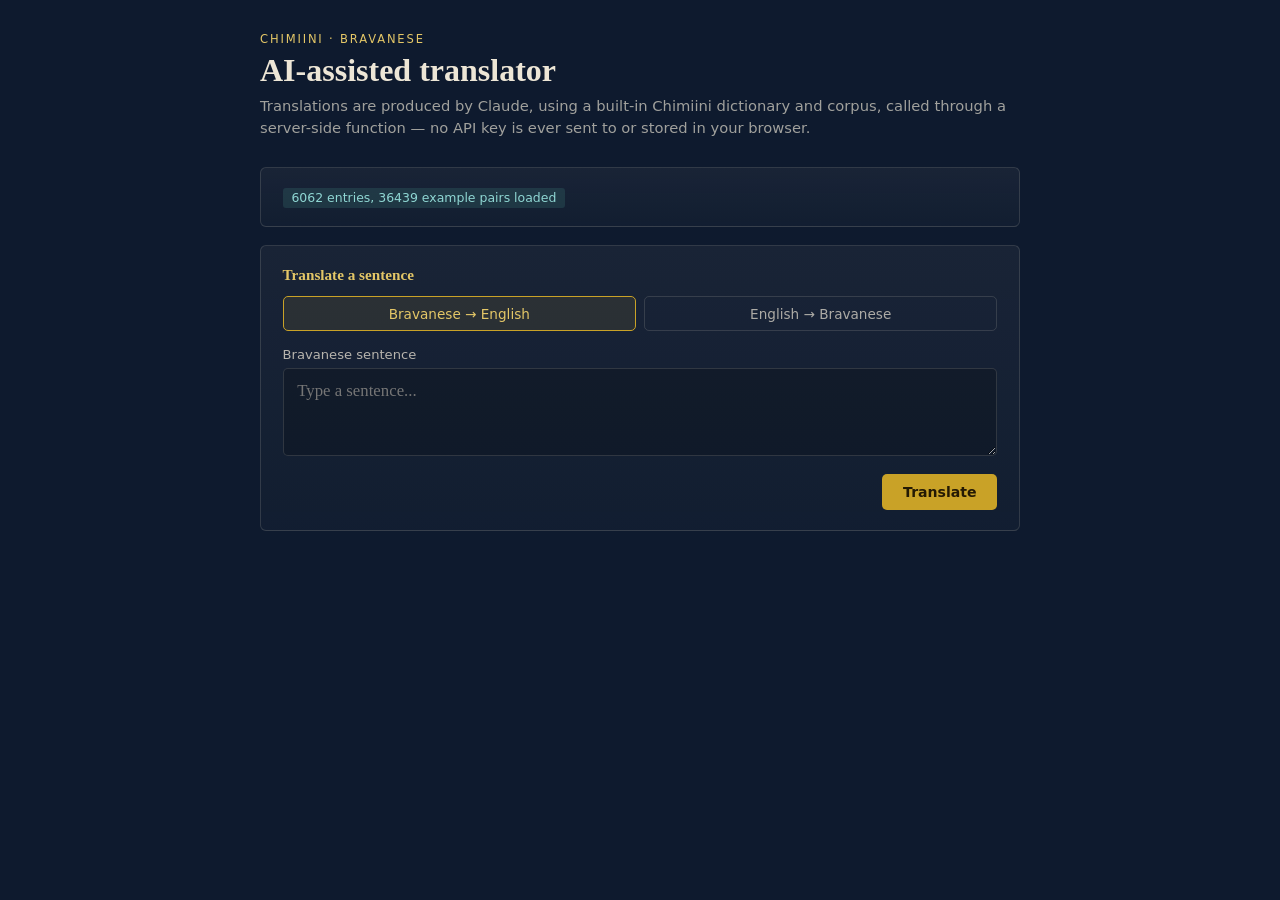
==== index.html @ 78cdfdb6 "add lexicon files" ====
<!DOCTYPE html>
<html lang="en">
<head>
<meta charset="UTF-8">
<meta name="viewport" content="width=device-width, initial-scale=1.0">
<title>Bravanese &harr; English Translator</title>
<style>
  :root { --ink:#EDE6D6; --navy:#16233B; --navy2:#0E1A2E; --gold:#C9A227; --gold-soft:#E4C767; --line:rgba(237,230,214,0.14); }
  * { box-sizing: border-box; }
  body { font-family: 'Iowan Old Style','Palatino Linotype',Georgia,serif; color:var(--ink); background:var(--navy2); margin:0; padding:2rem 1.25rem 3rem; min-height:100vh; }
  h1, h2, h3 { font-family: Georgia, 'Iowan Old Style', serif; font-weight: 600; }
  .wrap { max-width: 760px; margin: 0 auto; }
  .eyebrow { font-family: system-ui, sans-serif; font-size: 0.72rem; letter-spacing: 0.16em; text-transform: uppercase; color: var(--gold-soft); margin-bottom: 0.4rem; }
  h1 { font-size: 2rem; margin: 0 0 0.35rem; }
  .sub { font-family: system-ui, sans-serif; font-size: 0.92rem; color: rgba(237,230,214,0.66); margin: 0 0 1.75rem; line-height: 1.5; }
  .card { background: linear-gradient(180deg, rgba(237,230,214,0.05), rgba(237,230,214,0.02)); border: 1px solid var(--line); border-radius: 6px; padding: 1.25rem 1.35rem; margin-bottom: 1.1rem; }
  .card h3 { font-size: 0.95rem; margin: 0 0 0.75rem; color: var(--gold-soft); }
  label { display:block; font-family: system-ui, sans-serif; font-size: 0.82rem; color: rgba(237,230,214,0.75); margin-bottom: 0.35rem; }
  input[type=file] { font-family: system-ui, sans-serif; font-size: 0.82rem; color: var(--ink); width: 100%; }
  .filerow { display:flex; align-items:center; justify-content:space-between; gap: 0.75rem; margin-bottom: 0.85rem; }
  .filerow:last-child { margin-bottom: 0; }
  .status { font-family: system-ui, sans-serif; font-size: 0.78rem; padding: 0.15rem 0.55rem; border-radius: 3px; white-space: nowrap; }
  .status.pending { background: rgba(237,230,214,0.08); color: rgba(237,230,214,0.5); }
  .status.ok { background: rgba(62,124,122,0.25); color: #8fd6d3; }
  .dirtabs { display:flex; gap: 0.5rem; margin-bottom: 1rem; }
  .dirtab { flex:1; font-family: system-ui, sans-serif; font-size: 0.85rem; text-align:center; padding: 0.55rem 0.5rem; border: 1px solid var(--line); border-radius: 5px; cursor:pointer; background: transparent; color: rgba(237,230,214,0.7); }
  .dirtab.active { border-color: var(--gold); color: var(--gold-soft); background: rgba(201,162,39,0.1); }
  textarea { width:100%; min-height: 88px; background: rgba(0,0,0,0.18); border: 1px solid var(--line); border-radius: 5px; color: var(--ink); font-family: Georgia, serif; font-size: 1.05rem; padding: 0.75rem 0.85rem; resize: vertical; }
  textarea:focus, button:focus-visible, .dirtab:focus-visible { outline: 2px solid var(--gold); outline-offset: 1px; }
  .btnrow { display:flex; justify-content:flex-end; margin-top: 0.85rem; }
  button.primary { font-family: system-ui, sans-serif; font-size: 0.88rem; font-weight: 600; background: var(--gold); color: #241a04; border: none; border-radius: 5px; padding: 0.65rem 1.3rem; cursor: pointer; }
  button.primary:disabled { opacity: 0.45; cursor: default; }
  .result { font-size: 1.2rem; line-height: 1.55; padding: 1.1rem 1.3rem; background: rgba(201,162,39,0.07); border-left: 3px solid var(--gold); border-radius: 3px; margin-top: 0.25rem; }
  details { font-family: system-ui, sans-serif; font-size: 0.8rem; margin-top: 0.9rem; color: rgba(237,230,214,0.65); }
  summary { cursor: pointer; color: var(--gold-soft); }
  .ctxblock { margin-top: 0.6rem; padding: 0.7rem 0.85rem; background: rgba(0,0,0,0.2); border-radius: 4px; white-space: pre-wrap; line-height: 1.5; }
  .loading { font-family: system-ui, sans-serif; font-size: 0.85rem; color: var(--gold-soft); display:none; }
  .err { font-family: system-ui, sans-serif; font-size: 0.85rem; color: #e19b8f; background: rgba(200,80,60,0.12); border-radius: 4px; padding: 0.6rem 0.8rem; margin-top: 0.6rem; }
</style>
</head>
<body>
<div class="wrap">
  <div class="eyebrow">Chimiini &middot; Bravanese</div>
  <h1>AI-assisted translator</h1>
  <p class="sub">Translations are produced by Claude, using a built-in Chimiini dictionary and corpus, called through a server-side function &mdash; no API key is ever sent to or stored in your browser.</p>

  <div class="card">
    <span class="status pending" id="dataStatus">Loading dictionary&hellip;</span>
  </div>

  <div class="card">
    <h3>Translate a sentence</h3>
    <div class="dirtabs">
      <button type="button" class="dirtab active" id="dirB2E">Bravanese &rarr; English</button>
      <button type="button" class="dirtab" id="dirE2B">English &rarr; Bravanese</button>
    </div>
    <label for="sentence" id="sentenceLabel">Bravanese sentence</label>
    <textarea id="sentence" placeholder="Type a sentence..."></textarea>
    <div class="btnrow">
      <button type="button" class="primary" id="goBtn" disabled>Translate</button>
    </div>
    <div id="loading" class="loading">Asking Claude, using the retrieved dictionary context&hellip;</div>
    <div id="errBox"></div>
    <div id="resultBox"></div>
  </div>
</div>


<script>
(function(){
  function stripDiacritics(s) {
    if (!s) return s;
    var repl = { 'ʰ':'', 'ʼ':"'", '’':"'", 'ʻ':"'", 'ˈ':'', 'ð':'dh', 'Ð':'Dh', 'ŋ':'ng' };
    for (var k in repl) s = s.split(k).join(repl[k]);
    return s.normalize('NFD').replace(/[\u0300-\u036f]/g, '');
  }
  function normalizeKey(s) {
    if (!s) return '';
    s = s.replace(/\(.*?\)/g, '');
    s = s.split('-').join('');
    s = stripDiacritics(s);
    s = s.replace(/\s+/g, '');
    return s.toLowerCase().trim();
  }
  function tokenize(s) { return (s.toLowerCase().match(/[a-z']+/g)) || []; }
  function cleanGloss(gloss) {
    if (!gloss) return '';
    gloss = gloss.trim().replace(/^\([^)]*\)\s*/, '');
    gloss = gloss.replace(/^\d+(\/\d+)?\.?\s+/, '');
    var parts = gloss.split(/[;,(]/);
    for (var i=0;i<parts.length;i++){ var t=parts[i].trim(); if(t) return t; }
    return gloss.trim();
  }
  var STOPWORDS = {a:1,an:1,the:1,to:1,of:1,in:1,on:1,at:1,is:1,are:1,was:1,were:1,be:1,been:1,and:1,or:1,but:1,it:1,its:1,s:1,lit:1,also:1};

  function Index(){
    this.braToEng = new Map();
    this.engToBraExact = new Map();
    this.engToBraPartial = new Map();
    this.phraseBraToEng = new Map();
    this.phraseEngToBra = new Map();
  }
  Index.prototype.addBra = function(key, gloss, note){
    if (!key || !gloss) return;
    if (!this.braToEng.has(key)) this.braToEng.set(key, {gloss:gloss, note:note});
  };
  Index.prototype.addEng = function(gloss, braOriginal, note){
    var words = tokenize(gloss);
    var isSingle = words.length === 1;
    for (var i=0;i<words.length;i++){
      var w = words[i];
      if (STOPWORDS[w] || w.length < 3) continue;
      var map = isSingle ? this.engToBraExact : this.engToBraPartial;
      if (!map.has(w)) map.set(w, []);
      var arr = map.get(w);
      if (!arr.some(function(e){ return e[0] === braOriginal; })) arr.push([braOriginal, note]);
    }
  };
  Index.prototype.addPhrase = function(braOriginal, braAscii, english){
    if (!braOriginal || !english) return;
    braAscii = braAscii || stripDiacritics(braOriginal);
    var engKey = english.toLowerCase().replace(/[^a-z0-9 ]/g,'').trim();
    var braKey = braAscii.toLowerCase().trim();
    if (braKey && !this.phraseBraToEng.has(braKey)) this.phraseBraToEng.set(braKey, english);
    if (engKey && !this.phraseEngToBra.has(engKey)) this.phraseEngToBra.set(engKey, braOriginal);
  };
  Index.prototype.build = function(lexicon, parallelRows){
    for (var i=0;i<lexicon.length;i++){
      var e = lexicon[i];
      var headwordOriginal = e.headword_original || '';
      var headwordKey = normalizeKey(headwordOriginal);
      var gloss = cleanGloss(e.gloss || '');
      if (headwordKey && gloss){ this.addBra(headwordKey, gloss, ''); this.addEng(gloss, headwordOriginal, ''); }
      if (e.plural_form) this.addBra(normalizeKey(e.plural_form), gloss, '(plural)');
      if (e.past_tense) this.addBra(normalizeKey(e.past_tense), gloss, '(past tense)');
      var rels = e.related_forms || [];
      for (var j=0;j<rels.length;j++){
        var rel = rels[j];
        var form = rel.form_raw || rel.form;
        if (!form) continue;
        var relGloss = cleanGloss(rel.gloss || '') || gloss;
        var deriv = rel.derivation || [];
        var note = deriv.length ? ('('+deriv.join('/')+')') : '';
        if (relGloss) this.addBra(normalizeKey(form), relGloss, note);
        if (rel.past_tense) this.addBra(normalizeKey(rel.past_tense), relGloss, '(past tense)');
      }
      var exs = e.examples || [];
      for (var k=0;k<exs.length;k++) this.addPhrase(exs[k].bravanese_original, exs[k].bravanese_ascii, exs[k].english);
    }
    for (var p=0;p<parallelRows.length;p++){
      this.addPhrase(parallelRows[p].bravanese_original, parallelRows[p].bravanese_ascii, parallelRows[p].english);
    }
  };
  Index.prototype.closestExamples = function(tokens, direction, n){
    var map = direction === 'b2e' ? this.phraseBraToEng : this.phraseEngToBra;
    var scored = [];
    var tokenSet = new Set(tokens);
    map.forEach(function(val, key){
      var keyTokens = tokenize(key);
      var overlap = 0;
      for (var i=0;i<keyTokens.length;i++) if (tokenSet.has(keyTokens[i])) overlap++;
      if (overlap > 0) scored.push([overlap / Math.max(keyTokens.length, tokens.length), key, val]);
    });
    scored.sort(function(a,b){ return b[0]-a[0]; });
    return scored.slice(0, n);
  };
  Index.prototype.buildContext = function(sentence, direction){
    var tokens = direction === 'b2e' ? tokenize(stripDiacritics(sentence)) : tokenize(sentence);
    var lexLines = [];
    var unknown = [];
    var self = this;
    if (direction === 'b2e'){
      tokens.forEach(function(t){
        var hit = self.braToEng.get(normalizeKey(t));
        if (hit) lexLines.push(t + ' = "' + hit.gloss + '" ' + hit.note);
        else unknown.push(t);
      });
    } else {
      tokens.forEach(function(t){
        if (STOPWORDS[t]) return;
        var hits = self.engToBraExact.get(t) || self.engToBraPartial.get(t);
        if (hits && hits.length){
          var shown = hits.slice(0,3).map(function(h){ return h[0] + (h[1] ? ' '+h[1] : ''); });
          lexLines.push(t + ' = ' + shown.join(' / '));
        } else unknown.push(t);
      });
    }
    var examples = this.closestExamples(tokens, direction, 5);
    return { lexLines: lexLines, unknown: unknown, examples: examples };
  };

  var GRAMMAR_NOTES = [
    "Chimiini (Bravanese) noun classes, from the dictionary's own conventions:",
    "Class 1/2: people, animals, animate beings (e.g. muke 'woman' / wake 'women'). The class 1 prefix is full mu- only on monosyllabic stems or stems with an initial consonant cluster (muke, mubli); otherwise it reduces to m- (e.g. m-tooro 'thief').",
    "Class 3/4: inanimate, m-/mu- singular, mi- plural (e.g. muti 'tree' / miti 'trees').",
    "Class 5/6: i- singular (often augmentative), ma- plural (e.g. ijiwe 'stone' / majiwe 'stones').",
    "Class 7/8: chi- singular (often diminutive), z(i)- plural (e.g. chiti 'chair' / ziti 'chairs').",
    "Class 9/10: singular and plural forms are identical (e.g. mbuzi 'goat(s)').",
    "Class 11: l- singular, m-/n- plural (e.g. lkuta 'wall' / nkuta 'walls').",
    "Class 14: u- prefix, abstract states/conditions/qualities, usually no plural (e.g. uvivo 'ripeness').",
    "Class 15: verbal nouns / infinitives, marked with ku- (or kh-/chi- variants) plus a final -a (e.g. kuviva 'to be ripe').",
    "Definiteness ('the X') is marked by a suffix that REPLACES the noun's final vowel, based on what that final vowel is: -a -> -aani, -e -> -eeni, -i -> -iini, -o -> -ooni, -u -> -uuni. Examples: skoola 'school' -> skolaani 'the school', kazi 'work' -> kaziini 'the work', suuqu 'market' -> suuquuni 'the market'.",
    "Possessives ('my/your/his-her/our/their X') agree with the possessed noun's class. For 1st singular, 2nd person, and 3rd singular, the possessive is a SUFFIX attached directly to the noun; for 1st plural and 3rd plural, the possessive is a SEPARATE following word. 1st singular ('my'), suffix -a: class 7 -> cha, class 15 -> ka, class 11 -> la, classes 1/2/3/14 -> wa, classes 4/5/6/9 -> ya, classes 8/10 -> za. 2nd person ('your'), suffix -o: class 7 -> cho, class 15 -> ko, class 11 -> lo, classes 1/2/3/14 -> wo, classes 4/5/6/9 -> yo, classes 8/10 -> zo. 3rd singular ('his/her'), suffix -e: class 7 -> che, classes 15/17 -> ke, class 11 -> le, classes 1/2/3/14 -> we, classes 4/5/6/9 -> ye, classes 8/10 -> ze. 1st plural ('our'), separate word ending in -iitu: classes 1/2/14 -> wiitu, class 9 -> yiitu, classes 8/10 -> ziitu, class 17 (locative, 'place') -> kiitu (following its own k- pattern like ka/ko/ke/kaawo elsewhere, NOT grouped with class 15), all other classes (3, 4, 5, 6, 7, 11, 15) -> ndiitu (not the same class-consonant pattern as the other persons -- most classes take the fixed form ndiitu here). kiitu 'our place' and kaawo 'their place' (class 17, locative) can refer to any place -- a house or anywhere else -- not just a home specifically. 3rd plural ('their'), separate word ending in -aawo: class 7 -> chaawo, classes 15/17 -> kaawo, class 11 -> laawo, classes 1/2/3/14 -> waawo, classes 4/5/6/9 -> yaawo, classes 8/10 -> zaawo.",
    "Verb extensions (stack onto the CVC root, roughly extension-causative-reciprocal in order): causative is -ish/-esh (ku-waandra 'get fat' -> ku-waandrisha 'fatten'); stems ending in -uk/-ok mutate the k to sh instead (k-oondroka 'wake up' -> k-oondrosha 'wake s.o. up'). Applied (benefactive/instrumental/directional) is -il/-el, or -iliz/-elez combined with causative. Reciprocal is -an- (ku-'ahidana 'promise one another'), and stacks freely onto applied stems (kh-pikilana 'cook for one another'). A common transitive/causative/intransitive triplet is root+il/el (transitive), root+iz/ez (transitive-causative), root+ik/ek (intransitive); the same pattern recurs as ul/ol, uz/oz, uk/ok, with vowel harmony (high i/u vs mid e/o) picked by the root's final vowel. Some Somali-derived roots take a semantically-empty -at- extension directly on the root.",
    "Tense/mood is built from subject-prefix + auxiliary/marker + stem, not just a past-tense suffix: infinitive is ku-stem-a (becomes kh- before a voiceless-obstruent-initial stem, is dropped before a stem already starting kh-/q-, and lengthens/merges with a vowel-initial stem, e.g. k-aala 'to plant'). Affirmative habitual is invariant hu-stem-a with no subject agreement (hu-biga 'x hits'). The chi- subject prefix marks 3rd person narrative/continuous past in storytelling. Ordinary past tense commonly ends in an -ile/-iile suffix on the verb stem. Negative tenses use a distinct negative subject-prefix set that varies by tense (present, past, future, habitual, imperative, subjunctive each have their own negative paradigm). The copula is irregular: present ni (affirmative) / siwo (negative), invariant; future is SubjectPrefix-taa-ku-wa; past is SubjectPrefix-waaliko. Possession ('have') uses SubjectPrefix-na-cho/na-ye/etc. + the possessed noun, not a separate verb.",
    "Separate from that, there is a LOCATIVE copula ('to be at/in/on [a place]'), built from the root -ko, with a -pi suffix added for 'where' questions. Attested forms -- note several are homophonous across person/class, so context or an explicit subject is needed to disambiguate: 1st singular: niiko 'I am at' (negative siiko 'I am not at'). 2nd singular: uko 'you are at' (homophonous with 3rd singular). 3rd singular (person): uko 'he/she is at' (negative ntaako). 1st plural: chiiko 'we are at' (negative ntachiiko; where-question chikopi 'where are we'; homophonous with the class 7 form below). 2nd plural: niiko 'you (pl.) are at' (homophonous with 1st singular; where-question niikopi 'where are you (pl.)'). 3rd plural (people): waako 'they are at' (negative ntawaako; where-question waakopi 'where are they'). Noun-class locative forms ('it/they [class] is/are at'): class 3 -> wiiko/wuuko (where-question wuukopi); class 4/6 -> yaako (where-question yaakopi); class 5/9 -> yiiko (where-question yiikopi); class 7 -> chiiko (negative ntachiiko; homophonous with 1st plural above); class 8/10 -> ziiko (where-question ziikopi); class 11 -> liiko (where-question liikopi).",
    "These are general patterns, not exhaustive rules -- prefer the specific lexicon entries and example sentences provided below over these generalizations whenever they conflict."
  ].join(' ');

  var idx = new Index();
  var currentDir = 'b2e';

  function setDataStatus(ok, text){
    var el = document.getElementById('dataStatus');
    el.className = 'status ' + (ok ? 'ok' : 'pending');
    el.textContent = text;
  }

  Promise.all([
    fetch('lexicon.json').then(function(r){
      if (!r.ok) throw new Error('lexicon.json: HTTP ' + r.status);
      return r.json();
    }),
    fetch('parallel_sentences.jsonl').then(function(r){
      if (!r.ok) throw new Error('parallel_sentences.jsonl: HTTP ' + r.status);
      return r.text();
    }).then(function(text){
      return text.split('\n').filter(function(l){ return l.trim(); }).map(function(l){ return JSON.parse(l); });
    })
  ]).then(function(results){
    var lexicon = results[0];
    var rows = results[1];
    idx.build(lexicon, rows);
    setDataStatus(true, lexicon.length + ' entries, ' + rows.length + ' example pairs loaded');
    document.getElementById('goBtn').disabled = false;
  }).catch(function(err){
    setDataStatus(false, 'Failed to load dictionary data: ' + err.message);
  });

  document.getElementById('dirB2E').addEventListener('click', function(){
    currentDir = 'b2e';
    document.getElementById('dirB2E').classList.add('active');
    document.getElementById('dirE2B').classList.remove('active');
    document.getElementById('sentenceLabel').textContent = 'Bravanese sentence';
    document.getElementById('sentence').placeholder = 'Type a Bravanese sentence...';
  });
  document.getElementById('dirE2B').addEventListener('click', function(){
    currentDir = 'e2b';
    document.getElementById('dirE2B').classList.add('active');
    document.getElementById('dirB2E').classList.remove('active');
    document.getElementById('sentenceLabel').textContent = 'English sentence';
    document.getElementById('sentence').placeholder = 'Type an English sentence...';
  });

  document.getElementById('goBtn').addEventListener('click', function(){
    var sentence = document.getElementById('sentence').value.trim();
    var errBox = document.getElementById('errBox');
    var resultBox = document.getElementById('resultBox');
    errBox.innerHTML = '';
    resultBox.innerHTML = '';
    if (!sentence) return;

    var ctx = idx.buildContext(sentence, currentDir);
    var dirLabel = currentDir === 'b2e' ? 'Chimiini/Bravanese into natural English' : 'English into Chimiini/Bravanese';

    var promptParts = [];
    promptParts.push('You are a linguistic assistant helping translate ' + dirLabel + '.');
    promptParts.push('Use the dictionary matches and example sentences below as ground truth for vocabulary and grammar -- they come directly from a real Chimiini/Bravanese dictionary and corpus, retrieved specifically for this sentence.');
    promptParts.push('If a word in the input has no matching lexicon entry below, say so explicitly in your answer rather than inventing a translation for it.');
    promptParts.push('');
    promptParts.push('GRAMMAR BACKGROUND: ' + GRAMMAR_NOTES);
    promptParts.push('');
    promptParts.push('DICTIONARY MATCHES for words in this sentence:');
    promptParts.push(ctx.lexLines.length ? ctx.lexLines.join('\n') : '(none found)');
    if (ctx.unknown.length) promptParts.push('\nWords with NO dictionary match: ' + ctx.unknown.join(', '));
    promptParts.push('\nRELEVANT EXAMPLE SENTENCES from the corpus (for grammar/word-order reference):');
    promptParts.push(ctx.examples.length ? ctx.examples.map(function(e){ return (e[1] + '  =  ' + e[2]); }).join('\n') : '(none found)');
    promptParts.push('');
    promptParts.push('SENTENCE TO TRANSLATE: "' + sentence + '"');
    promptParts.push('');
    promptParts.push('Give: 1) your best translation, 2) a one-sentence note on any word you could not ground in the dictionary matches above, if any. Keep it concise.');

    var loading = document.getElementById('loading');
    loading.style.display = 'block';
    document.getElementById('goBtn').disabled = true;

    fetch('/.netlify/functions/translate', {
      method: 'POST',
      headers: { 'Content-Type': 'application/json' },
      body: JSON.stringify({ prompt: promptParts.join('\n') })
    }).then(function(r){ return r.json().then(function(data){ return { ok: r.ok, status: r.status, data: data }; }); })
      .then(function(result){
      loading.style.display = 'none';
      document.getElementById('goBtn').disabled = false;
      if (!result.ok) {
        var msg = (result.data && result.data.error) ? result.data.error : ('Request failed (status ' + result.status + ')');
        errBox.innerHTML = '<div class="err">' + msg + '</div>';
        return;
      }
      var textBlocks = (result.data.content || []).filter(function(b){ return b.type === 'text'; }).map(function(b){ return b.text; });
      if (!textBlocks.length){
        errBox.innerHTML = '<div class="err">No response text came back.</div>';
        return;
      }
      var answer = textBlocks.join('\n');
      var html = '<div class="result">' + answer.replace(/\n/g,'<br>') + '</div>';
      html += '<details><summary>See the dictionary context used for this translation</summary>';
      html += '<div class="ctxblock">' + promptParts.join('\n').replace(/</g,'&lt;') + '</div></details>';
      resultBox.innerHTML = html;
    }).catch(function(err){
      loading.style.display = 'none';
      document.getElementById('goBtn').disabled = false;
      errBox.innerHTML = '<div class="err">Request failed: ' + err.message + '</div>';
    });
  });
})();
</script>
</body>
</html>
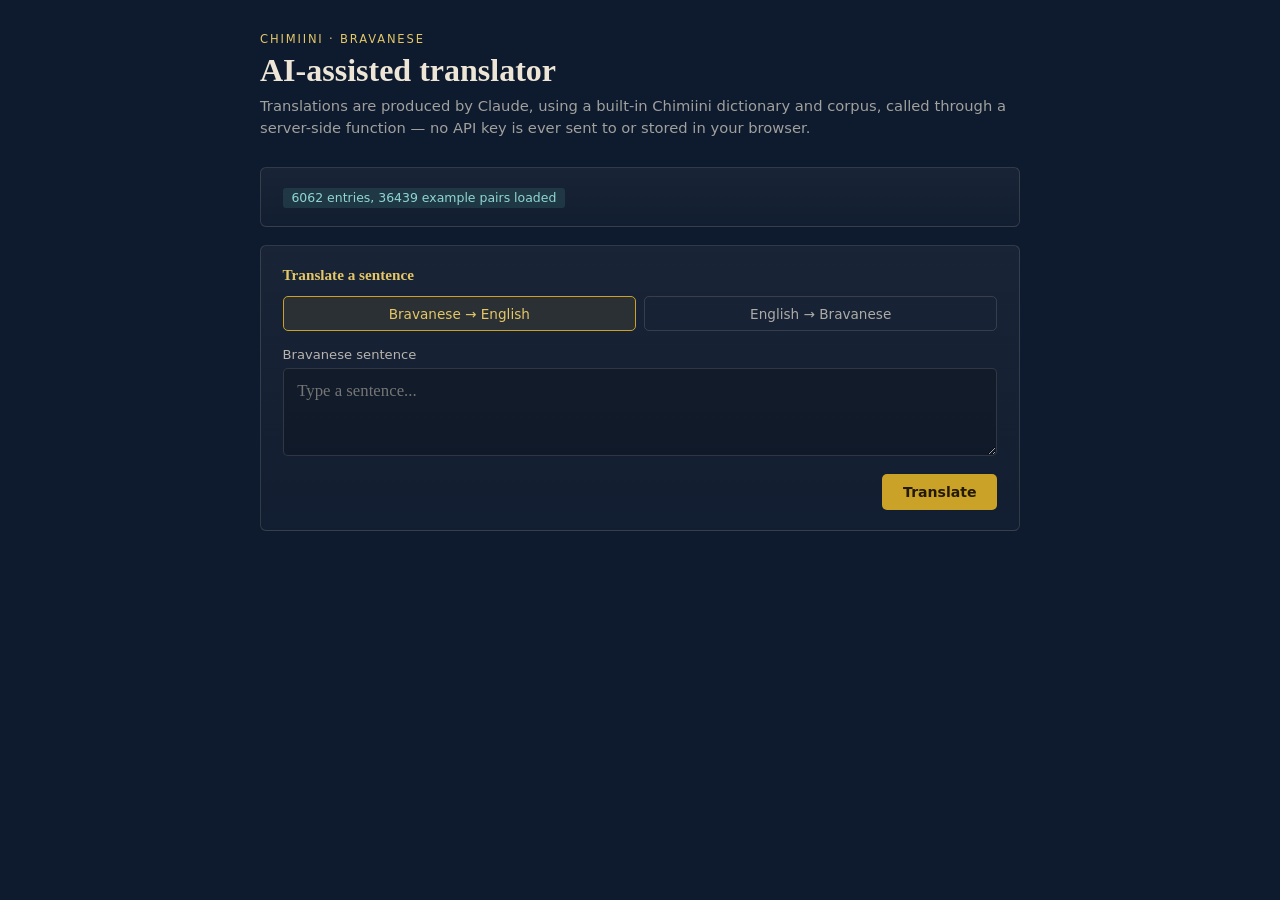
==== commit c67bec74: "replaced index" ====
--- a/index.html
+++ b/index.html
@@ -99,12 +99,20 @@
     this.engToBraPartial = new Map();
     this.phraseBraToEng = new Map();
     this.phraseEngToBra = new Map();
-  }
-  Index.prototype.addBra = function(key, gloss, note){
+    this.userPhraseKeys = new Set();
+  }
+  // Community submissions (source: "user_added") are reviewed by the site
+  // owner, so they take priority over the older dictionary data: they are
+  // indexed first (first match wins), tagged [community] in the prompt, and
+  // boosted when picking example sentences.
+  function isUser(x){ return !!x && x.source === 'user_added'; }
+  var USER_EXAMPLE_BOOST = 0.25;
+
+  Index.prototype.addBra = function(key, gloss, note, user){
     if (!key || !gloss) return;
-    if (!this.braToEng.has(key)) this.braToEng.set(key, {gloss:gloss, note:note});
-  };
-  Index.prototype.addEng = function(gloss, braOriginal, note){
+    if (!this.braToEng.has(key)) this.braToEng.set(key, {gloss:gloss, note:note, user:!!user});
+  };
+  Index.prototype.addEng = function(gloss, braOriginal, note, user){
     var words = tokenize(gloss);
     var isSingle = words.length === 1;
     for (var i=0;i<words.length;i++){
@@ -113,26 +121,36 @@
       var map = isSingle ? this.engToBraExact : this.engToBraPartial;
       if (!map.has(w)) map.set(w, []);
       var arr = map.get(w);
-      if (!arr.some(function(e){ return e[0] === braOriginal; })) arr.push([braOriginal, note]);
-    }
-  };
-  Index.prototype.addPhrase = function(braOriginal, braAscii, english){
+      if (!arr.some(function(e){ return e[0] === braOriginal; })) arr.push([braOriginal, note, !!user]);
+    }
+  };
+  Index.prototype.addPhrase = function(braOriginal, braAscii, english, user){
     if (!braOriginal || !english) return;
     braAscii = braAscii || stripDiacritics(braOriginal);
     var engKey = english.toLowerCase().replace(/[^a-z0-9 ]/g,'').trim();
     var braKey = braAscii.toLowerCase().trim();
-    if (braKey && !this.phraseBraToEng.has(braKey)) this.phraseBraToEng.set(braKey, english);
-    if (engKey && !this.phraseEngToBra.has(engKey)) this.phraseEngToBra.set(engKey, braOriginal);
+    if (braKey && !this.phraseBraToEng.has(braKey)) {
+      this.phraseBraToEng.set(braKey, english);
+      if (user) this.userPhraseKeys.add('b:' + braKey);
+    }
+    if (engKey && !this.phraseEngToBra.has(engKey)) {
+      this.phraseEngToBra.set(engKey, braOriginal);
+      if (user) this.userPhraseKeys.add('e:' + engKey);
+    }
   };
   Index.prototype.build = function(lexicon, parallelRows){
+    // Community entries first, so they win any key they share with the dictionary.
+    lexicon = lexicon.filter(isUser).concat(lexicon.filter(function(e){ return !isUser(e); }));
+    parallelRows = parallelRows.filter(isUser).concat(parallelRows.filter(function(r){ return !isUser(r); }));
     for (var i=0;i<lexicon.length;i++){
       var e = lexicon[i];
+      var u = isUser(e);
       var headwordOriginal = e.headword_original || '';
       var headwordKey = normalizeKey(headwordOriginal);
       var gloss = cleanGloss(e.gloss || '');
-      if (headwordKey && gloss){ this.addBra(headwordKey, gloss, ''); this.addEng(gloss, headwordOriginal, ''); }
-      if (e.plural_form) this.addBra(normalizeKey(e.plural_form), gloss, '(plural)');
-      if (e.past_tense) this.addBra(normalizeKey(e.past_tense), gloss, '(past tense)');
+      if (headwordKey && gloss){ this.addBra(headwordKey, gloss, '', u); this.addEng(gloss, headwordOriginal, '', u); }
+      if (e.plural_form) this.addBra(normalizeKey(e.plural_form), gloss, '(plural)', u);
+      if (e.past_tense) this.addBra(normalizeKey(e.past_tense), gloss, '(past tense)', u);
       var rels = e.related_forms || [];
       for (var j=0;j<rels.length;j++){
         var rel = rels[j];
@@ -141,25 +159,32 @@
         var relGloss = cleanGloss(rel.gloss || '') || gloss;
         var deriv = rel.derivation || [];
         var note = deriv.length ? ('('+deriv.join('/')+')') : '';
-        if (relGloss) this.addBra(normalizeKey(form), relGloss, note);
-        if (rel.past_tense) this.addBra(normalizeKey(rel.past_tense), relGloss, '(past tense)');
+        if (relGloss) this.addBra(normalizeKey(form), relGloss, note, u);
+        if (rel.past_tense) this.addBra(normalizeKey(rel.past_tense), relGloss, '(past tense)', u);
       }
       var exs = e.examples || [];
-      for (var k=0;k<exs.length;k++) this.addPhrase(exs[k].bravanese_original, exs[k].bravanese_ascii, exs[k].english);
+      for (var k=0;k<exs.length;k++) this.addPhrase(exs[k].bravanese_original, exs[k].bravanese_ascii, exs[k].english, u);
     }
     for (var p=0;p<parallelRows.length;p++){
-      this.addPhrase(parallelRows[p].bravanese_original, parallelRows[p].bravanese_ascii, parallelRows[p].english);
+      var r = parallelRows[p];
+      this.addPhrase(r.bravanese_original, r.bravanese_ascii, r.english, isUser(r));
     }
   };
   Index.prototype.closestExamples = function(tokens, direction, n){
     var map = direction === 'b2e' ? this.phraseBraToEng : this.phraseEngToBra;
+    var prefix = direction === 'b2e' ? 'b:' : 'e:';
+    var userKeys = this.userPhraseKeys;
     var scored = [];
     var tokenSet = new Set(tokens);
     map.forEach(function(val, key){
       var keyTokens = tokenize(key);
       var overlap = 0;
       for (var i=0;i<keyTokens.length;i++) if (tokenSet.has(keyTokens[i])) overlap++;
-      if (overlap > 0) scored.push([overlap / Math.max(keyTokens.length, tokens.length), key, val]);
+      if (overlap > 0) {
+        var u = userKeys.has(prefix + key);
+        var score = overlap / Math.max(keyTokens.length, tokens.length) + (u ? USER_EXAMPLE_BOOST : 0);
+        scored.push([score, key, val, u]);
+      }
     });
     scored.sort(function(a,b){ return b[0]-a[0]; });
     return scored.slice(0, n);
@@ -172,7 +197,7 @@
     if (direction === 'b2e'){
       tokens.forEach(function(t){
         var hit = self.braToEng.get(normalizeKey(t));
-        if (hit) lexLines.push(t + ' = "' + hit.gloss + '" ' + hit.note);
+        if (hit) lexLines.push((hit.user ? '[community] ' : '') + t + ' = "' + hit.gloss + '" ' + hit.note);
         else unknown.push(t);
       });
     } else {
@@ -180,7 +205,7 @@
         if (STOPWORDS[t]) return;
         var hits = self.engToBraExact.get(t) || self.engToBraPartial.get(t);
         if (hits && hits.length){
-          var shown = hits.slice(0,3).map(function(h){ return h[0] + (h[1] ? ' '+h[1] : ''); });
+          var shown = hits.slice(0,3).map(function(h){ return (h[2] ? '[community] ' : '') + h[0] + (h[1] ? ' '+h[1] : ''); });
           lexLines.push(t + ' = ' + shown.join(' / '));
         } else unknown.push(t);
       });
@@ -266,6 +291,7 @@
     var promptParts = [];
     promptParts.push('You are a linguistic assistant helping translate ' + dirLabel + '.');
     promptParts.push('Use the dictionary matches and example sentences below as ground truth for vocabulary and grammar -- they come directly from a real Chimiini/Bravanese dictionary and corpus, retrieved specifically for this sentence.');
+    promptParts.push('Lines tagged [community] were contributed by Chimiini speakers and reviewed by the site owner. They are the most trusted source: when a [community] entry disagrees with an untagged dictionary entry or example, follow the [community] one.');
     promptParts.push('If a word in the input has no matching lexicon entry below, say so explicitly in your answer rather than inventing a translation for it.');
     promptParts.push('');
     promptParts.push('GRAMMAR BACKGROUND: ' + GRAMMAR_NOTES);
@@ -274,7 +300,7 @@
     promptParts.push(ctx.lexLines.length ? ctx.lexLines.join('\n') : '(none found)');
     if (ctx.unknown.length) promptParts.push('\nWords with NO dictionary match: ' + ctx.unknown.join(', '));
     promptParts.push('\nRELEVANT EXAMPLE SENTENCES from the corpus (for grammar/word-order reference):');
-    promptParts.push(ctx.examples.length ? ctx.examples.map(function(e){ return (e[1] + '  =  ' + e[2]); }).join('\n') : '(none found)');
+    promptParts.push(ctx.examples.length ? ctx.examples.map(function(e){ return (e[3] ? '[community] ' : '') + e[1] + '  =  ' + e[2]; }).join('\n') : '(none found)');
     promptParts.push('');
     promptParts.push('SENTENCE TO TRANSLATE: "' + sentence + '"');
     promptParts.push('');
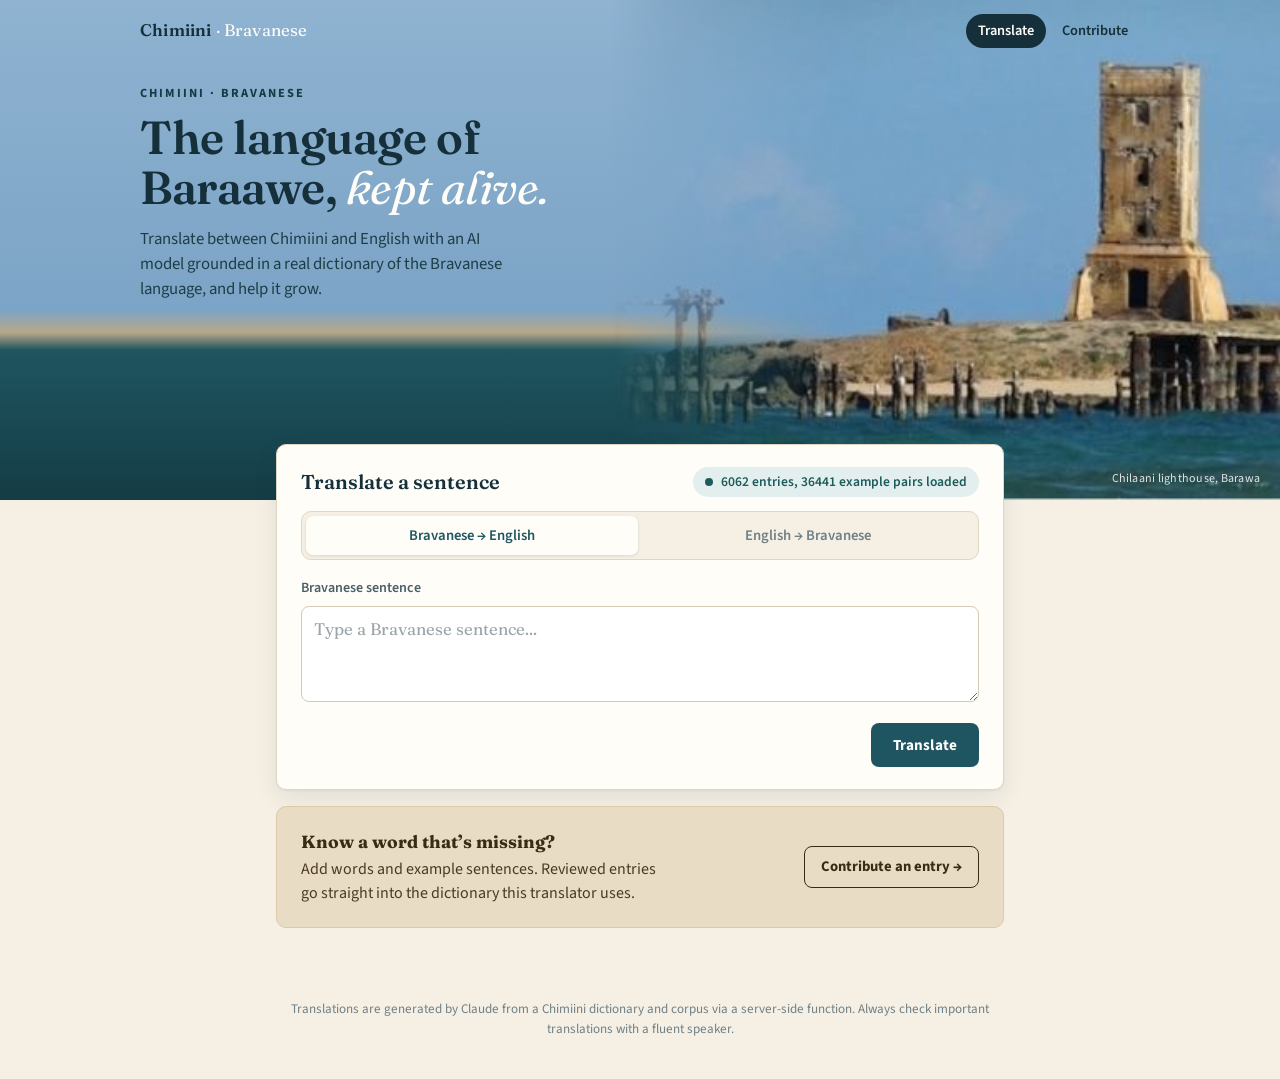
==== commit 8360201a: "new frontend design" ====
--- a/index.html
+++ b/index.html
@@ -3,68 +3,64 @@
 <head>
 <meta charset="UTF-8">
 <meta name="viewport" content="width=device-width, initial-scale=1.0">
-<title>Bravanese &harr; English Translator</title>
-<style>
-  :root { --ink:#EDE6D6; --navy:#16233B; --navy2:#0E1A2E; --gold:#C9A227; --gold-soft:#E4C767; --line:rgba(237,230,214,0.14); }
-  * { box-sizing: border-box; }
-  body { font-family: 'Iowan Old Style','Palatino Linotype',Georgia,serif; color:var(--ink); background:var(--navy2); margin:0; padding:2rem 1.25rem 3rem; min-height:100vh; }
-  h1, h2, h3 { font-family: Georgia, 'Iowan Old Style', serif; font-weight: 600; }
-  .wrap { max-width: 760px; margin: 0 auto; }
-  .eyebrow { font-family: system-ui, sans-serif; font-size: 0.72rem; letter-spacing: 0.16em; text-transform: uppercase; color: var(--gold-soft); margin-bottom: 0.4rem; }
-  h1 { font-size: 2rem; margin: 0 0 0.35rem; }
-  .sub { font-family: system-ui, sans-serif; font-size: 0.92rem; color: rgba(237,230,214,0.66); margin: 0 0 1.75rem; line-height: 1.5; }
-  .card { background: linear-gradient(180deg, rgba(237,230,214,0.05), rgba(237,230,214,0.02)); border: 1px solid var(--line); border-radius: 6px; padding: 1.25rem 1.35rem; margin-bottom: 1.1rem; }
-  .card h3 { font-size: 0.95rem; margin: 0 0 0.75rem; color: var(--gold-soft); }
-  label { display:block; font-family: system-ui, sans-serif; font-size: 0.82rem; color: rgba(237,230,214,0.75); margin-bottom: 0.35rem; }
-  input[type=file] { font-family: system-ui, sans-serif; font-size: 0.82rem; color: var(--ink); width: 100%; }
-  .filerow { display:flex; align-items:center; justify-content:space-between; gap: 0.75rem; margin-bottom: 0.85rem; }
-  .filerow:last-child { margin-bottom: 0; }
-  .status { font-family: system-ui, sans-serif; font-size: 0.78rem; padding: 0.15rem 0.55rem; border-radius: 3px; white-space: nowrap; }
-  .status.pending { background: rgba(237,230,214,0.08); color: rgba(237,230,214,0.5); }
-  .status.ok { background: rgba(62,124,122,0.25); color: #8fd6d3; }
-  .dirtabs { display:flex; gap: 0.5rem; margin-bottom: 1rem; }
-  .dirtab { flex:1; font-family: system-ui, sans-serif; font-size: 0.85rem; text-align:center; padding: 0.55rem 0.5rem; border: 1px solid var(--line); border-radius: 5px; cursor:pointer; background: transparent; color: rgba(237,230,214,0.7); }
-  .dirtab.active { border-color: var(--gold); color: var(--gold-soft); background: rgba(201,162,39,0.1); }
-  textarea { width:100%; min-height: 88px; background: rgba(0,0,0,0.18); border: 1px solid var(--line); border-radius: 5px; color: var(--ink); font-family: Georgia, serif; font-size: 1.05rem; padding: 0.75rem 0.85rem; resize: vertical; }
-  textarea:focus, button:focus-visible, .dirtab:focus-visible { outline: 2px solid var(--gold); outline-offset: 1px; }
-  .btnrow { display:flex; justify-content:flex-end; margin-top: 0.85rem; }
-  button.primary { font-family: system-ui, sans-serif; font-size: 0.88rem; font-weight: 600; background: var(--gold); color: #241a04; border: none; border-radius: 5px; padding: 0.65rem 1.3rem; cursor: pointer; }
-  button.primary:disabled { opacity: 0.45; cursor: default; }
-  .result { font-size: 1.2rem; line-height: 1.55; padding: 1.1rem 1.3rem; background: rgba(201,162,39,0.07); border-left: 3px solid var(--gold); border-radius: 3px; margin-top: 0.25rem; }
-  details { font-family: system-ui, sans-serif; font-size: 0.8rem; margin-top: 0.9rem; color: rgba(237,230,214,0.65); }
-  summary { cursor: pointer; color: var(--gold-soft); }
-  .ctxblock { margin-top: 0.6rem; padding: 0.7rem 0.85rem; background: rgba(0,0,0,0.2); border-radius: 4px; white-space: pre-wrap; line-height: 1.5; }
-  .loading { font-family: system-ui, sans-serif; font-size: 0.85rem; color: var(--gold-soft); display:none; }
-  .err { font-family: system-ui, sans-serif; font-size: 0.85rem; color: #e19b8f; background: rgba(200,80,60,0.12); border-radius: 4px; padding: 0.6rem 0.8rem; margin-top: 0.6rem; }
-</style>
+<title>Chimiini Translator &middot; Bravanese &harr; English</title>
+<meta name="description" content="AI-assisted translation between Chimiini (Bravanese) and English, grounded in a Chimiini dictionary and corpus.">
+<meta name="theme-color" content="#7ca4c6">
+<meta property="og:title" content="Chimiini Translator &middot; Bravanese &harr; English">
+<meta property="og:description" content="AI-assisted translation between Chimiini (Bravanese) and English, grounded in a Chimiini dictionary and corpus.">
+<meta property="og:image" content="/assets/chilaani-lighthouse.jpg">
+<link rel="preconnect" href="https://fonts.googleapis.com">
+<link rel="preconnect" href="https://fonts.gstatic.com" crossorigin>
+<link href="https://fonts.googleapis.com/css2?family=Fraunces:ital,opsz,wght@0,9..144,400;0,9..144,600;1,9..144,400&family=Source+Sans+3:wght@400;500;600;700&display=swap" rel="stylesheet">
+<link rel="stylesheet" href="/assets/site.css">
 </head>
 <body>
-<div class="wrap">
-  <div class="eyebrow">Chimiini &middot; Bravanese</div>
-  <h1>AI-assisted translator</h1>
-  <p class="sub">Translations are produced by Claude, using a built-in Chimiini dictionary and corpus, called through a server-side function &mdash; no API key is ever sent to or stored in your browser.</p>
-
+<header class="topbar"><div class="inner">
+  <a class="brand" href="/">Chimiini <span>&middot; Bravanese</span></a>
+  <nav class="nav">
+    <a href="/" aria-current="page">Translate</a>
+    <a href="/contribute.html" >Contribute</a>
+  </nav>
+</div></header>
+
+<section class="hero">
+  <div class="inner">
+    <div class="hero-copy">
+      <p class="eyebrow">Chimiini &middot; Bravanese</p>
+      <h1>The language of Baraawe, <em>kept alive.</em></h1>
+      <p class="lede">Translate between Chimiini and English with an AI model grounded in a real dictionary of the Bravanese language, and help it grow.</p>
+    </div>
+  </div>
+  <img class="hero-photo" src="/assets/chilaani-lighthouse.jpg" width="400" height="300" alt="The Chilaani lighthouse standing on the shore at Barawa, Somalia, with old wooden pier posts in the sea">
+  <span class="hero-caption">Chilaani lighthouse, Barawa</span>
+</section>
+
+<main class="wrap">
   <div class="card">
-    <span class="status pending" id="dataStatus">Loading dictionary&hellip;</span>
-  </div>
-
-  <div class="card">
-    <h3>Translate a sentence</h3>
-    <div class="dirtabs">
+    <div class="card-head">
+      <h2>Translate a sentence</h2>
+      <span class="status pending" id="dataStatus">Loading dictionary&hellip;</span>
+    </div>
+    <div class="dirtabs" role="group" aria-label="Translation direction">
       <button type="button" class="dirtab active" id="dirB2E">Bravanese &rarr; English</button>
       <button type="button" class="dirtab" id="dirE2B">English &rarr; Bravanese</button>
     </div>
     <label for="sentence" id="sentenceLabel">Bravanese sentence</label>
-    <textarea id="sentence" placeholder="Type a sentence..."></textarea>
+    <textarea id="sentence" placeholder="Type a Bravanese sentence..."></textarea>
     <div class="btnrow">
       <button type="button" class="primary" id="goBtn" disabled>Translate</button>
     </div>
-    <div id="loading" class="loading">Asking Claude, using the retrieved dictionary context&hellip;</div>
-    <div id="errBox"></div>
-    <div id="resultBox"></div>
+    <div id="loading" class="loading" role="status">Asking Claude, using the retrieved dictionary context&hellip;</div>
+    <div id="errBox" role="alert"></div>
+    <div id="resultBox" aria-live="polite"></div>
   </div>
-</div>
-
+
+  <div class="card cta">
+    <p><strong>Know a word that&rsquo;s missing?</strong>Add words and example sentences. Reviewed entries go straight into the dictionary this translator uses.</p>
+    <a class="btn-ghost" href="/contribute.html">Contribute an entry &rarr;</a>
+  </div>
+</main>
+<footer>Translations are generated by Claude from a Chimiini dictionary and corpus via a server-side function. Always check important translations with a fluent speaker.</footer>
 
 <script>
 (function(){
--- a/assets/site.css
+++ b/assets/site.css
@@ -0,0 +1,137 @@
+/* Baraawe coast palette — sampled from the Chilaani lighthouse photo */
+:root {
+  --sky: #7ca4c6;
+  --sky-hi: #8fb3d1;
+  --sea: #1f5560;
+  --sea-deep: #143c45;
+  --stone: #a07d52;      /* lighthouse sandstone */
+  --stone-soft: #e9dcc5;
+  --sand: #f5efe4;       /* page background, limestone */
+  --paper: #fffdf8;
+  --ink: #15303a;
+  --ink-2: #4a5f66;
+  --ink-3: #6f8086;
+  --line: #e1d6c3;
+  --ok-bg: #e2efee; --ok-ink: #1d5c5a;
+  --err-bg: #f8e4dd; --err-ink: #9a3a24;
+  --radius: 10px;
+  --shadow: 0 1px 2px rgba(21,48,58,.06), 0 8px 24px rgba(21,48,58,.08);
+  --serif: 'Fraunces', Georgia, 'Iowan Old Style', serif;
+  --sans: 'Source Sans 3', system-ui, -apple-system, 'Segoe UI', sans-serif;
+}
+* { box-sizing: border-box; }
+html { -webkit-text-size-adjust: 100%; }
+body { margin: 0; background: var(--sand); color: var(--ink); font-family: var(--sans); font-size: 16px; line-height: 1.5; }
+a { color: var(--sea); }
+
+/* ---------- Top bar ---------- */
+.topbar { position: absolute; inset: 0 0 auto 0; z-index: 3; }
+.topbar .inner { max-width: 1040px; margin: 0 auto; padding: 14px 20px; display: flex; align-items: center; justify-content: space-between; gap: 12px; }
+.brand { font-family: var(--serif); font-weight: 600; font-size: 1.05rem; color: var(--ink); text-decoration: none; letter-spacing: .01em; }
+.brand span { color: var(--paper); font-weight: 400; }
+.nav { display: flex; gap: 4px; }
+.nav a { font-size: .9rem; font-weight: 600; color: var(--ink); text-decoration: none; padding: 6px 12px; border-radius: 999px; }
+.nav a:hover { background: rgba(255,255,255,.25); }
+.nav a[aria-current="page"] { background: var(--ink); color: var(--paper); }
+
+/* ---------- Hero ---------- */
+.hero {
+  position: relative; overflow: hidden;
+  /* sky above the horizon line, sea below it — matches the photo */
+  background: linear-gradient(180deg, var(--sky-hi) 0%, var(--sky) 62%, #b7a789 66.5%, var(--sea) 70%, var(--sea-deep) 100%);
+}
+.hero .inner { position: relative; max-width: 1040px; margin: 0 auto; min-height: 500px; padding: 84px 20px 120px; display: flex; align-items: flex-start; }
+.hero-copy { position: relative; z-index: 2; max-width: 520px; }
+.hero-photo {
+  position: absolute; right: 0; bottom: 0; height: 100%; width: auto; max-width: none; z-index: 1;
+  -webkit-mask-image: linear-gradient(90deg, transparent 0%, #000 34%);
+  mask-image: linear-gradient(90deg, transparent 0%, #000 34%);
+}
+.hero-caption { position: absolute; right: 20px; bottom: 12px; z-index: 2; font-size: .75rem; color: rgba(255,255,255,.85); letter-spacing: .02em; }
+.eyebrow { font-size: .78rem; font-weight: 700; letter-spacing: .16em; text-transform: uppercase; color: var(--sea-deep); margin: 0 0 10px; }
+.hero h1 { font-family: var(--serif); font-weight: 600; font-size: clamp(2rem, 4.2vw, 2.9rem); line-height: 1.08; margin: 0 0 14px; color: var(--ink); letter-spacing: -.01em; }
+.hero h1 em { font-style: italic; font-weight: 400; color: var(--paper); }
+.hero p.lede { font-size: 1.05rem; color: #1d3d47; margin: 0; max-width: 46ch; }
+
+/* ---------- Content ---------- */
+main.wrap { position: relative; z-index: 2; max-width: 760px; margin: -56px auto 0; padding: 0 16px 56px; }
+.card { background: var(--paper); border: 1px solid var(--line); border-radius: var(--radius); box-shadow: var(--shadow); padding: 22px 24px; margin-bottom: 16px; }
+.card h2, .card h3 { font-family: var(--serif); font-weight: 600; font-size: 1.25rem; margin: 0 0 14px; color: var(--ink); }
+.card-head { display: flex; align-items: center; justify-content: space-between; gap: 12px; flex-wrap: wrap; margin-bottom: 14px; }
+.card-head h2 { margin: 0; }
+
+label { display: block; font-size: .88rem; font-weight: 600; color: var(--ink-2); margin: 14px 0 6px; }
+.card > label:first-of-type { margin-top: 0; }
+input[type=text], select, textarea {
+  width: 100%; background: #fff; border: 1px solid #d6cab4; border-radius: 8px; color: var(--ink);
+  font-family: var(--serif); font-size: 1.05rem; padding: 10px 12px; transition: border-color .15s, box-shadow .15s;
+}
+select { font-family: var(--sans); font-size: .95rem; }
+textarea { min-height: 96px; resize: vertical; line-height: 1.45; }
+input::placeholder, textarea::placeholder { color: #9aa6a9; }
+input:focus, select:focus, textarea:focus { outline: none; border-color: var(--sea); box-shadow: 0 0 0 3px rgba(31,85,96,.18); }
+button:focus-visible, a:focus-visible { outline: 3px solid rgba(31,85,96,.45); outline-offset: 2px; }
+
+/* segmented toggle (direction / mode tabs) */
+.dirtabs, .modetabs { display: flex; gap: 4px; padding: 4px; background: var(--sand); border: 1px solid var(--line); border-radius: 10px; margin-bottom: 18px; }
+.dirtab, .modetab { flex: 1; font-family: var(--sans); font-size: .92rem; font-weight: 600; padding: 9px 10px; border: 0; border-radius: 7px; background: transparent; color: var(--ink-3); cursor: pointer; transition: background .15s, color .15s; }
+.dirtab:hover, .modetab:hover { color: var(--ink); }
+.dirtab.active, .modetab.active { background: var(--paper); color: var(--sea); box-shadow: 0 1px 3px rgba(21,48,58,.12); }
+
+.btnrow { display: flex; justify-content: flex-end; margin-top: 14px; }
+button.primary {
+  font-family: var(--sans); font-size: .95rem; font-weight: 700; letter-spacing: .01em;
+  background: var(--sea); color: #fff; border: 0; border-radius: 8px; padding: 11px 22px; cursor: pointer; margin-top: 16px;
+  transition: background .15s, transform .05s;
+}
+.btnrow button.primary { margin-top: 0; }
+button.primary:hover { background: var(--sea-deep); }
+button.primary:active { transform: translateY(1px); }
+button.primary:disabled { opacity: .45; cursor: default; }
+
+.status { display: inline-flex; align-items: center; gap: 8px; font-size: .85rem; font-weight: 600; padding: 5px 12px; border-radius: 999px; }
+.status::before { content: ""; width: 8px; height: 8px; border-radius: 50%; background: currentColor; }
+.status.pending { background: var(--sand); color: var(--ink-3); }
+.status.ok { background: var(--ok-bg); color: var(--ok-ink); }
+
+.loading { display: none; font-size: .92rem; color: var(--sea); margin-top: 14px; }
+.err { font-size: .92rem; color: var(--err-ink); background: var(--err-bg); border-radius: 8px; padding: 10px 14px; margin-top: 14px; }
+.result {
+  font-family: var(--serif); font-size: 1.15rem; line-height: 1.6; margin-top: 16px; padding: 16px 18px;
+  background: #f1f6f6; border-left: 4px solid var(--sea); border-radius: 0 8px 8px 0;
+}
+details { font-size: .88rem; margin-top: 14px; color: var(--ink-2); }
+summary { cursor: pointer; font-weight: 600; color: var(--sea); }
+.ctxblock { margin-top: 10px; padding: 12px 14px; background: var(--sand); border: 1px solid var(--line); border-radius: 8px; white-space: pre-wrap; line-height: 1.5; font-size: .82rem; max-height: 420px; overflow: auto; }
+
+/* contribute form bits */
+.row2 { display: grid; grid-template-columns: 1fr 1fr; gap: 14px; }
+.checkrow { display: flex; align-items: center; gap: 10px; margin-top: 16px; padding: 10px 12px; background: var(--sand); border-radius: 8px; }
+.checkrow input { width: 18px; height: 18px; accent-color: var(--sea); flex: none; }
+.checkrow label { margin: 0; font-weight: 500; color: var(--ink); }
+.hint { font-size: .82rem; color: var(--ink-3); margin-top: 6px; line-height: 1.45; }
+.msg { display: none; font-size: .92rem; margin-top: 12px; padding: 10px 14px; border-radius: 8px; }
+.msg.ok { background: var(--ok-bg); color: var(--ok-ink); }
+.msg.err { background: var(--err-bg); color: var(--err-ink); }
+
+.cta { display: flex; align-items: center; justify-content: space-between; gap: 16px; flex-wrap: wrap; background: var(--stone-soft); border-color: #dcc9a8; box-shadow: none; }
+.cta p { margin: 0; color: #4b3a22; max-width: 46ch; }
+.cta strong { font-family: var(--serif); font-size: 1.1rem; display: block; color: #3a2b16; margin-bottom: 2px; }
+.btn-ghost { font-weight: 700; font-size: .92rem; color: #3a2b16; text-decoration: none; border: 1.5px solid #3a2b16; border-radius: 8px; padding: 9px 16px; white-space: nowrap; }
+.btn-ghost:hover { background: #3a2b16; color: var(--stone-soft); }
+
+footer { max-width: 760px; margin: 0 auto; padding: 0 16px 40px; font-size: .82rem; color: var(--ink-3); text-align: center; }
+
+/* ---------- Small screens ---------- */
+@media (max-width: 760px) {
+  .hero { background: linear-gradient(180deg, var(--sky-hi), var(--sky)); }
+  .hero .inner { flex-direction: column; min-height: 0; padding: 72px 16px 0; }
+  .hero-copy { padding-bottom: 20px; }
+  .hero-photo { position: relative; display: block; width: 100%; height: auto; margin: 0; -webkit-mask-image: linear-gradient(180deg, transparent 0%, #000 22%); mask-image: linear-gradient(180deg, transparent 0%, #000 22%); }
+  .hero-caption { right: 12px; bottom: 70px; }
+  main.wrap { margin-top: -48px; }
+  .card { padding: 18px 16px; }
+  .row2 { grid-template-columns: 1fr; gap: 0; }
+  .topbar .inner { padding: 12px 16px; }
+  .brand span { display: none; }
+}
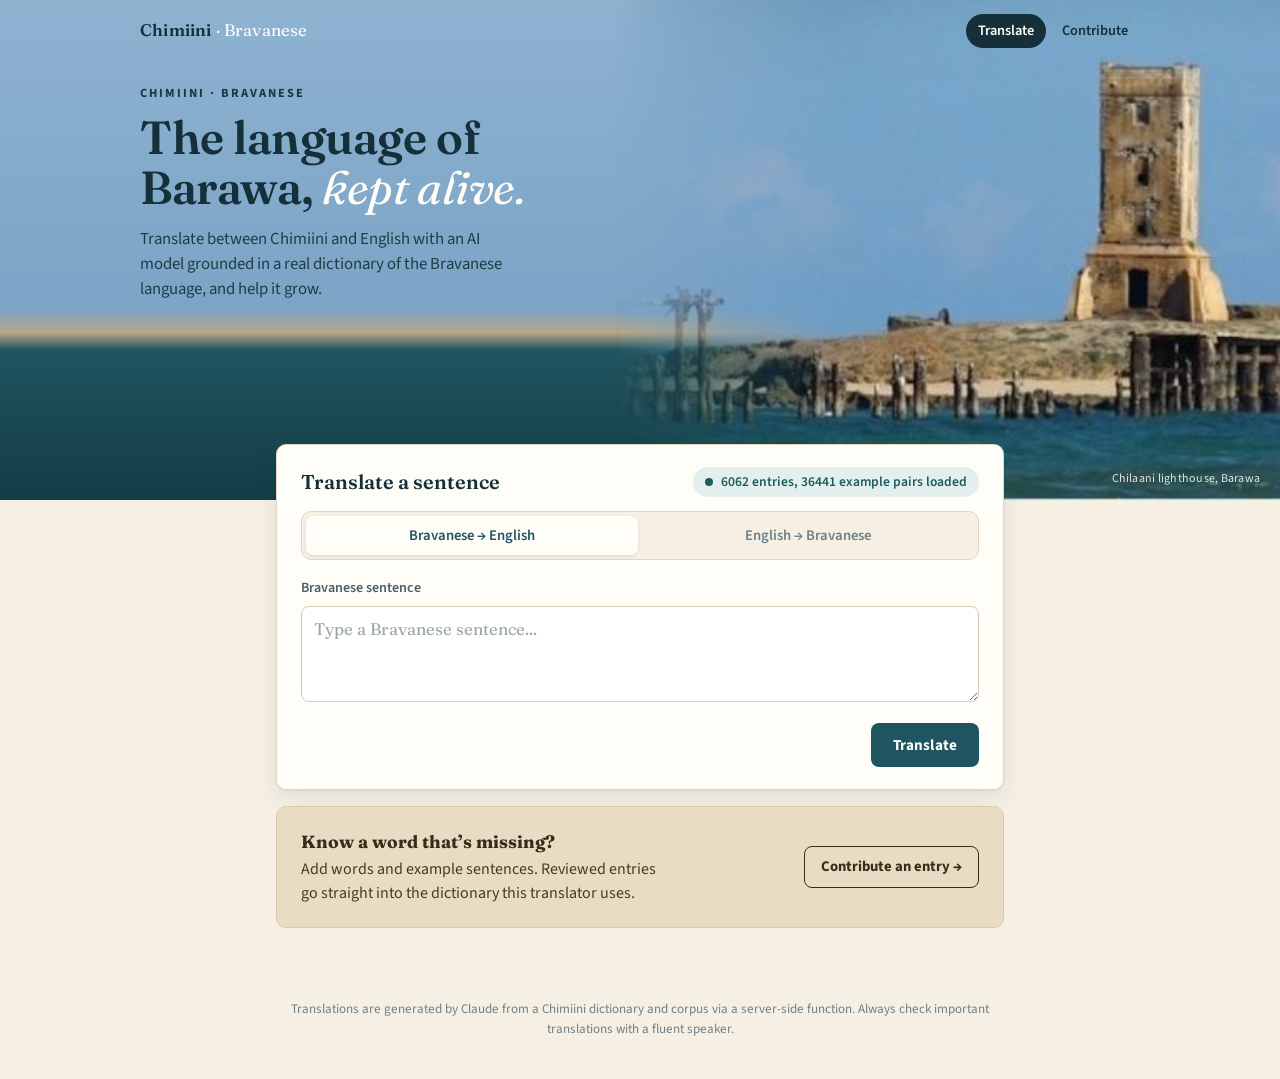
==== commit aac6bd17: "changed spelling" ====
--- a/index.html
+++ b/index.html
@@ -27,7 +27,7 @@
   <div class="inner">
     <div class="hero-copy">
       <p class="eyebrow">Chimiini &middot; Bravanese</p>
-      <h1>The language of Baraawe, <em>kept alive.</em></h1>
+      <h1>The language of Barawa, <em>kept alive.</em></h1>
       <p class="lede">Translate between Chimiini and English with an AI model grounded in a real dictionary of the Bravanese language, and help it grow.</p>
     </div>
   </div>
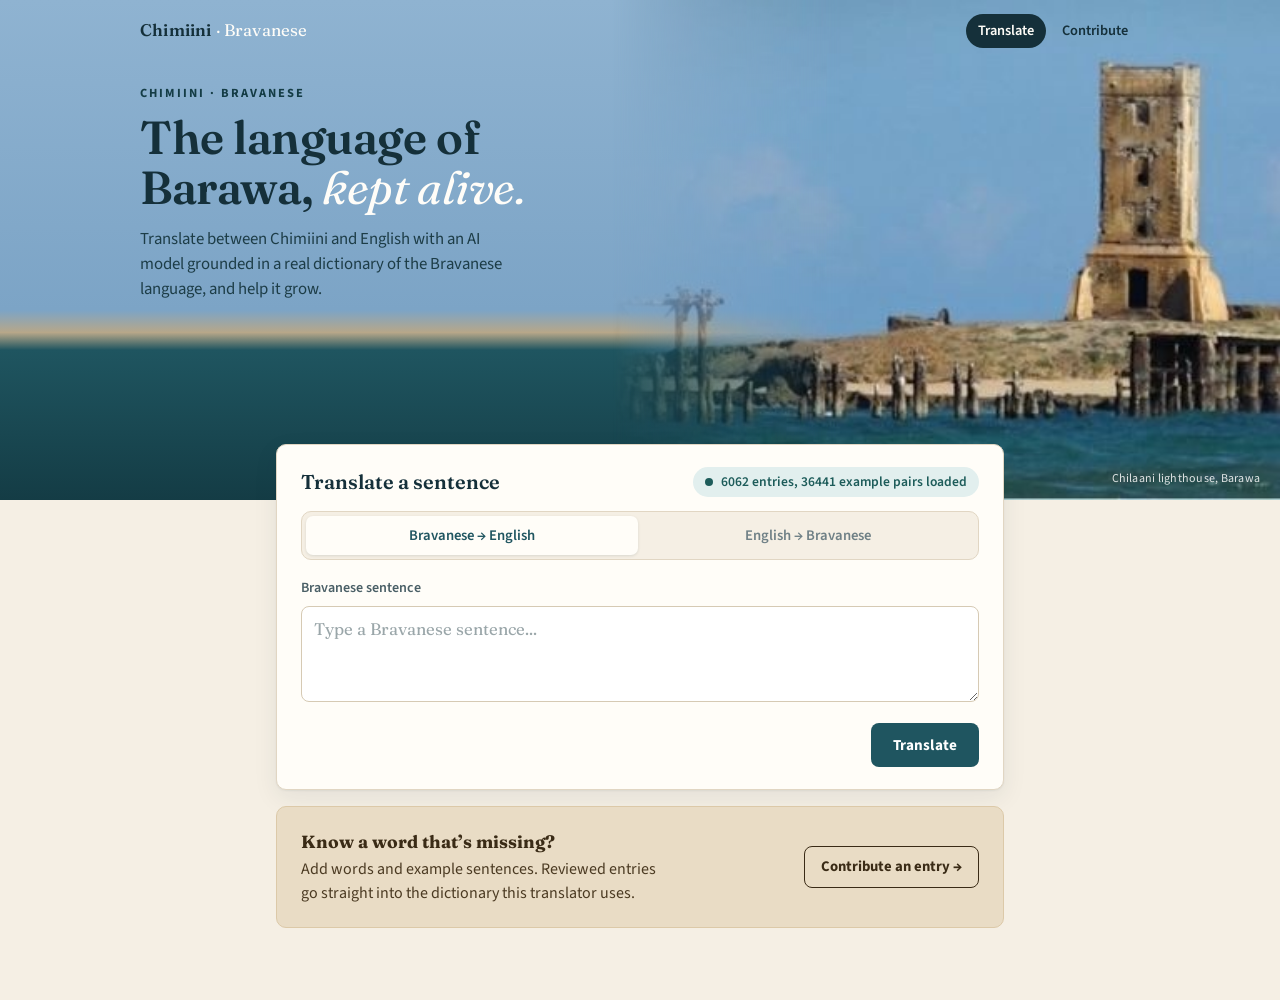
==== commit 79398952: "replaced index" ====
--- a/index.html
+++ b/index.html
@@ -50,7 +50,7 @@
     <div class="btnrow">
       <button type="button" class="primary" id="goBtn" disabled>Translate</button>
     </div>
-    <div id="loading" class="loading" role="status">Asking Claude, using the retrieved dictionary context&hellip;</div>
+    <div id="loading" class="loading" role="status">Translating with the dictionary&hellip;</div>
     <div id="errBox" role="alert"></div>
     <div id="resultBox" aria-live="polite"></div>
   </div>
@@ -60,7 +60,6 @@
     <a class="btn-ghost" href="/contribute.html">Contribute an entry &rarr;</a>
   </div>
 </main>
-<footer>Translations are generated by Claude from a Chimiini dictionary and corpus via a server-side function. Always check important translations with a fluent speaker.</footer>
 
 <script>
 (function(){
@@ -228,6 +227,20 @@
     "These are general patterns, not exhaustive rules -- prefer the specific lexicon entries and example sentences provided below over these generalizations whenever they conflict."
   ].join(' ');
 
+  // Turn the model's reply into safe HTML. Escapes everything first, then
+  // renders **bold** / *italic* properly instead of showing the asterisks,
+  // and drops Markdown heading marks and bullet stars.
+  function formatAnswer(text){
+    var t = String(text).replace(/&/g,'&amp;').replace(/</g,'&lt;').replace(/>/g,'&gt;');
+    t = t.replace(/^\s{0,3}#{1,6}\s*/gm, '');                 // # headings
+    t = t.replace(/^(\s*)[*\-+]\s+/gm, '$1&bull; ');          // * bullet -> •
+    t = t.replace(/\*\*(?=\S)([\s\S]*?\S)\*\*/g, '<strong>$1</strong>');
+    t = t.replace(/__(?=\S)([\s\S]*?\S)__/g, '<strong>$1</strong>');
+    t = t.replace(/(^|[^*\w])\*(?=\S)([^*\n]*?\S)\*(?!\w)/g, '$1<em>$2</em>');
+    t = t.replace(/\*/g, '');                                  // any stray asterisks
+    return t.replace(/\n/g, '<br>');
+  }
+
   var idx = new Index();
   var currentDir = 'b2e';
 
@@ -300,7 +313,7 @@
     promptParts.push('');
     promptParts.push('SENTENCE TO TRANSLATE: "' + sentence + '"');
     promptParts.push('');
-    promptParts.push('Give: 1) your best translation, 2) a one-sentence note on any word you could not ground in the dictionary matches above, if any. Keep it concise.');
+    promptParts.push('Give: 1) your best translation, 2) a one-sentence note on any word you could not ground in the dictionary matches above, if any. Keep it concise. Write plain text only: no Markdown, no asterisks, no # headings.');
 
     var loading = document.getElementById('loading');
     loading.style.display = 'block';
@@ -325,7 +338,7 @@
         return;
       }
       var answer = textBlocks.join('\n');
-      var html = '<div class="result">' + answer.replace(/\n/g,'<br>') + '</div>';
+      var html = '<div class="result">' + formatAnswer(answer) + '</div>';
       html += '<details><summary>See the dictionary context used for this translation</summary>';
       html += '<div class="ctxblock">' + promptParts.join('\n').replace(/</g,'&lt;') + '</div></details>';
       resultBox.innerHTML = html;
@@ -338,4 +351,4 @@
 })();
 </script>
 </body>
-</html>
+</html>
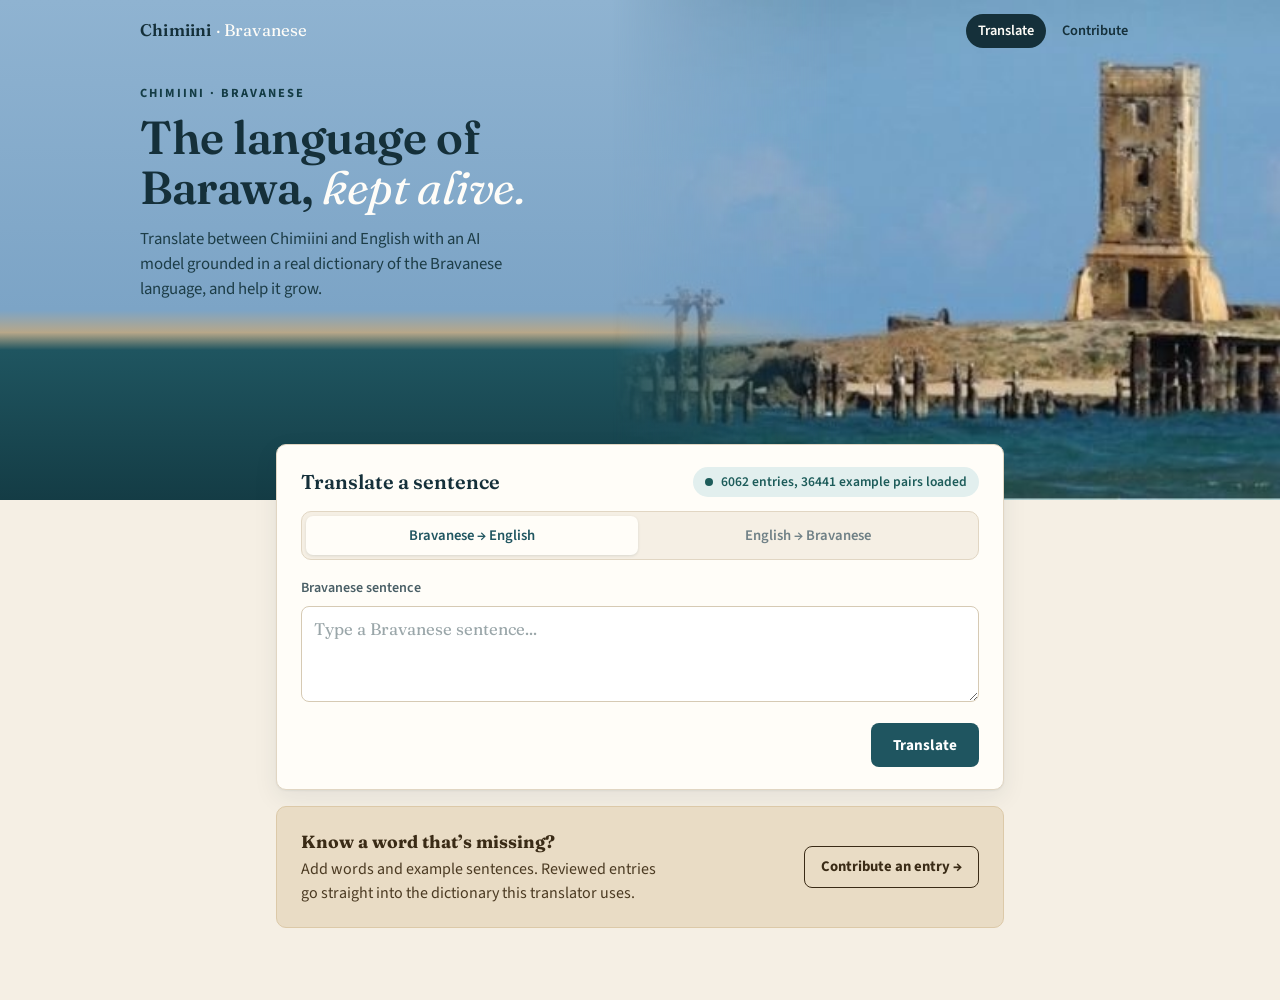
==== commit fd359fc9: "removed caption" ====
--- a/index.html
+++ b/index.html
@@ -32,7 +32,6 @@
     </div>
   </div>
   <img class="hero-photo" src="/assets/chilaani-lighthouse.jpg" width="400" height="300" alt="The Chilaani lighthouse standing on the shore at Barawa, Somalia, with old wooden pier posts in the sea">
-  <span class="hero-caption">Chilaani lighthouse, Barawa</span>
 </section>
 
 <main class="wrap">
